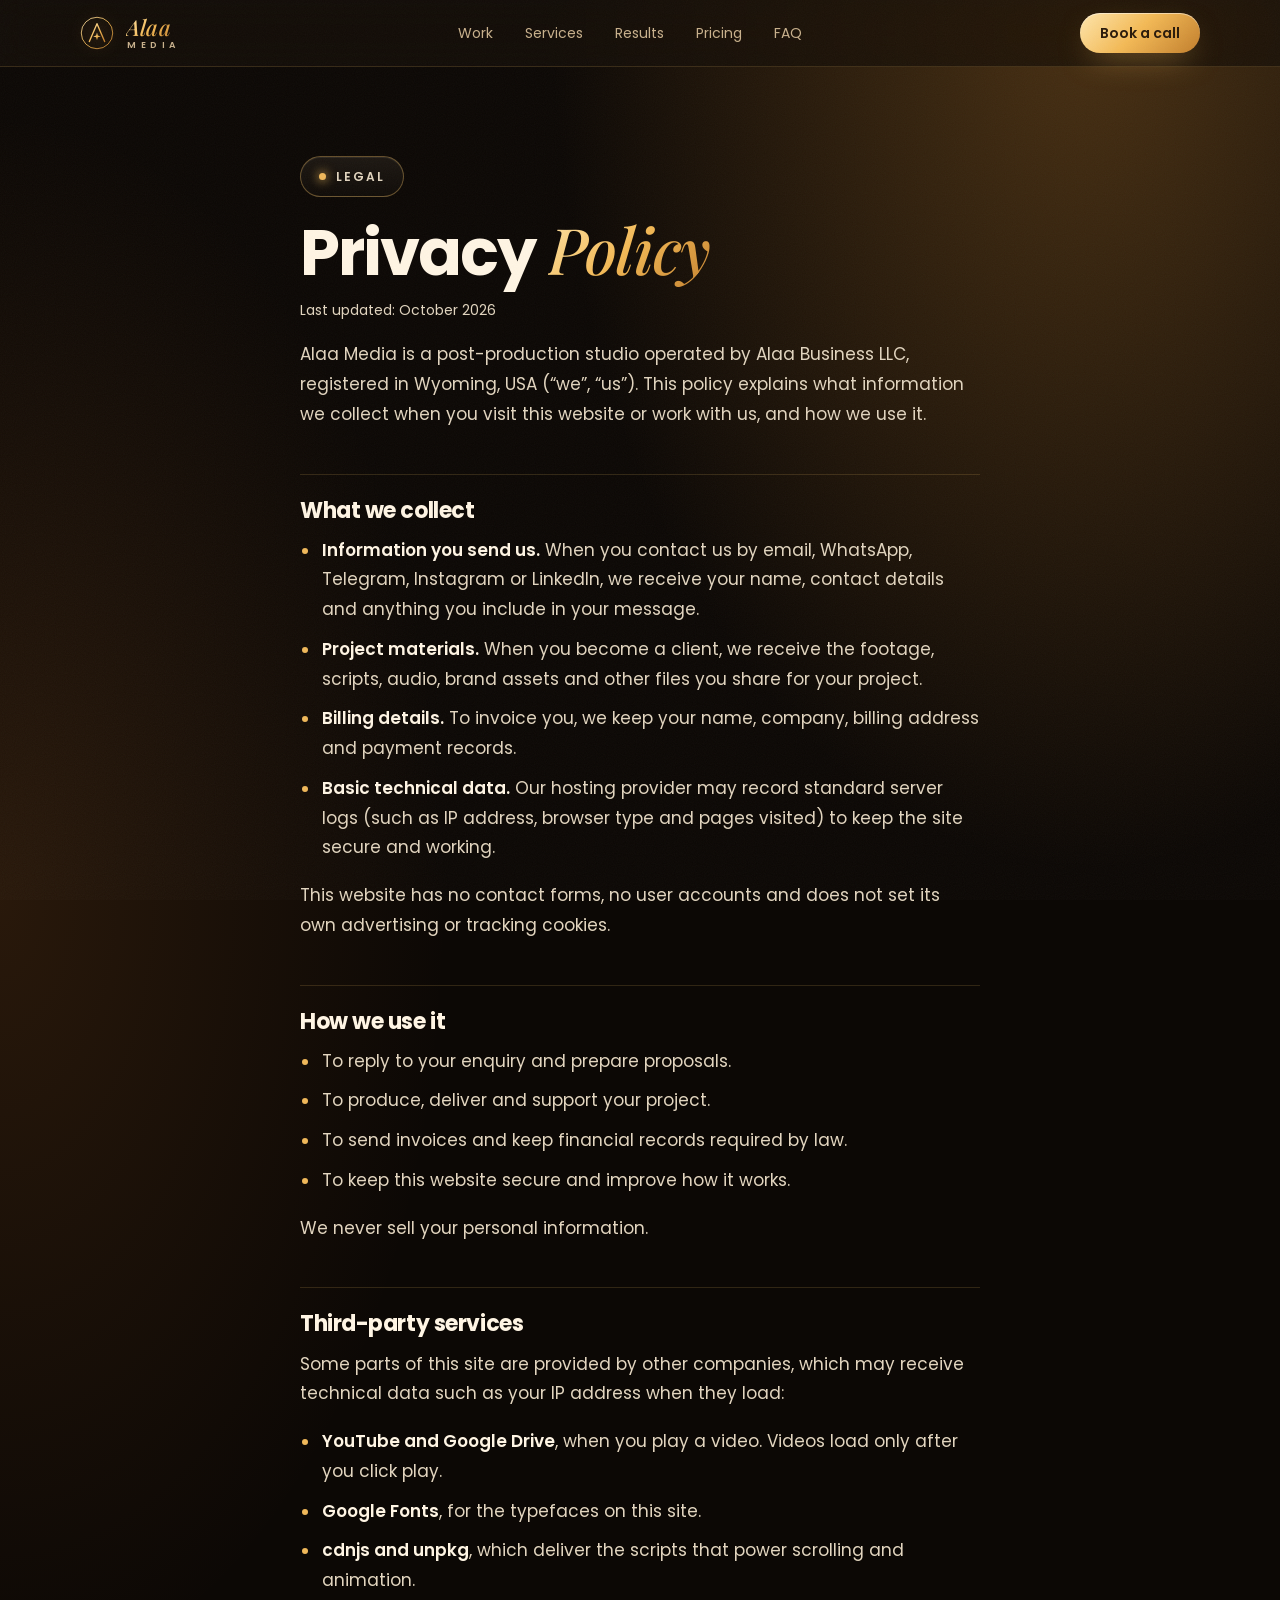
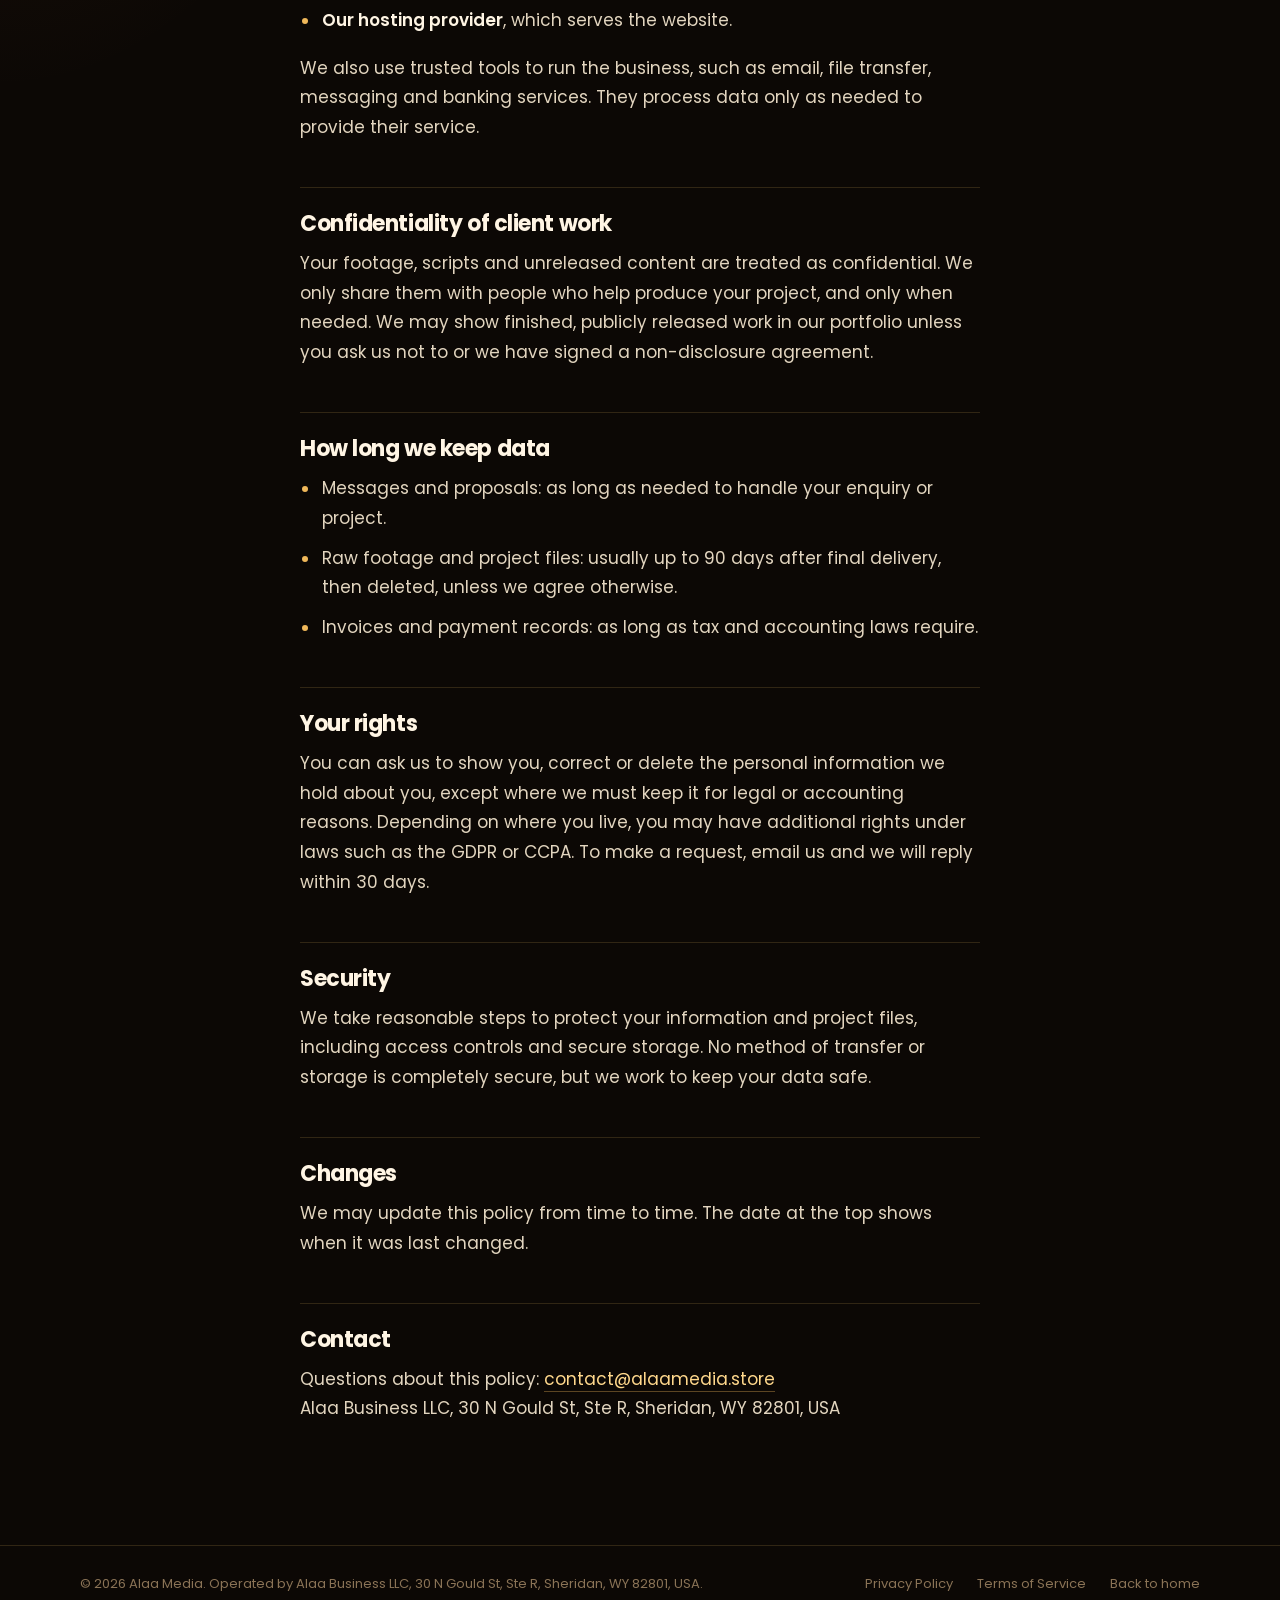
==== website/privacy.html @ d376d3b6 "Add Privacy Policy and Terms pages; Ads & VSLs tab first with vertical ads row Co-Authored-By: Claud" ====
<!doctype html>
<html lang="en">
<head>
  <meta charset="utf-8">
  <meta name="viewport" content="width=device-width, initial-scale=1">
  <title>Privacy Policy — Alaa Media</title>
  <meta name="description" content="How Alaa Media collects, uses and protects your information.">
  <meta property="og:title" content="Alaa Media — Edits that keep them watching">
  <meta property="og:description" content="Documentary editing, 3D, animated maps, motion graphics and sound design for YouTube creators and brands.">
  <meta property="og:image" content="assets/thumbs/N79q8bpAR9Q.webp">
  <meta name="theme-color" content="#0c0805">
  <link rel="icon" href="assets/logo.svg" type="image/svg+xml">
  <link rel="preconnect" href="https://fonts.googleapis.com">
  <link rel="preconnect" href="https://fonts.gstatic.com" crossorigin>
  <link href="https://fonts.googleapis.com/css2?family=Poppins:wght@400;500;600;700&family=Playfair+Display:ital,wght@1,500;1,600&display=swap" rel="stylesheet">
  <link rel="stylesheet" href="styles.css">
  
</head>
<body>
<header class="nav" id="top">
  <div class="nav__inner">
    <a href="index.html" class="brand" aria-label="Alaa Media home">
      <svg class="logo" viewBox="0 0 40 40" aria-hidden="true">
        <defs><linearGradient id="lg" x1="0" y1="0" x2="1" y2="1"><stop offset="0" stop-color="#ffe7ad"/><stop offset=".5" stop-color="#f3b955"/><stop offset="1" stop-color="#c27e2c"/></linearGradient></defs>
        <circle cx="20" cy="20" r="18.5" fill="none" stroke="url(#lg)" stroke-width="1"/>
        <path d="M11 30 L20 9 L29 30" fill="none" stroke="url(#lg)" stroke-width="1.6" stroke-linecap="round" stroke-linejoin="round"/>
        <path d="M20 19.5 L21 23 L24.5 24 L21 25 L20 28.5 L19 25 L15.5 24 L19 23Z" fill="url(#lg)"/>
      </svg>
      <span class="brand__word"><span class="brand__name">Alaa</span><span class="brand__sub">Media</span></span>
    </a>
    <nav class="nav__links" aria-label="Main">
      <a href="index.html#work">Work</a>
      <a href="index.html#services">Services</a>
            <a href="index.html#results">Results</a>
      <a href="index.html#pricing">Pricing</a>
      <a href="index.html#faq">FAQ</a>
    </nav>
    <a href="index.html#contact" class="btn btn--small btn--gold">Book a call</a>
  </div>
</header>

<main class="legal">
  <article class="legal__doc">
    <p class="pill"><span class="dot"></span>Legal</p>
    <h1>Privacy <em>Policy</em></h1>
    <p class="legal__date">Last updated: October 2026</p>

    <p>Alaa Media is a post-production studio operated by Alaa Business LLC, registered in Wyoming, USA (“we”, “us”). This policy explains what information we collect when you visit this website or work with us, and how we use it.</p>

    <h2>What we collect</h2>
    <ul>
      <li><b>Information you send us.</b> When you contact us by email, WhatsApp, Telegram, Instagram or LinkedIn, we receive your name, contact details and anything you include in your message.</li>
      <li><b>Project materials.</b> When you become a client, we receive the footage, scripts, audio, brand assets and other files you share for your project.</li>
      <li><b>Billing details.</b> To invoice you, we keep your name, company, billing address and payment records.</li>
      <li><b>Basic technical data.</b> Our hosting provider may record standard server logs (such as IP address, browser type and pages visited) to keep the site secure and working.</li>
    </ul>
    <p>This website has no contact forms, no user accounts and does not set its own advertising or tracking cookies.</p>

    <h2>How we use it</h2>
    <ul>
      <li>To reply to your enquiry and prepare proposals.</li>
      <li>To produce, deliver and support your project.</li>
      <li>To send invoices and keep financial records required by law.</li>
      <li>To keep this website secure and improve how it works.</li>
    </ul>
    <p>We never sell your personal information.</p>

    <h2>Third-party services</h2>
    <p>Some parts of this site are provided by other companies, which may receive technical data such as your IP address when they load:</p>
    <ul>
      <li><b>YouTube and Google Drive</b>, when you play a video. Videos load only after you click play.</li>
      <li><b>Google Fonts</b>, for the typefaces on this site.</li>
      <li><b>cdnjs and unpkg</b>, which deliver the scripts that power scrolling and animation.</li>
      <li><b>Our hosting provider</b>, which serves the website.</li>
    </ul>
    <p>We also use trusted tools to run the business, such as email, file transfer, messaging and banking services. They process data only as needed to provide their service.</p>

    <h2>Confidentiality of client work</h2>
    <p>Your footage, scripts and unreleased content are treated as confidential. We only share them with people who help produce your project, and only when needed. We may show finished, publicly released work in our portfolio unless you ask us not to or we have signed a non-disclosure agreement.</p>

    <h2>How long we keep data</h2>
    <ul>
      <li>Messages and proposals: as long as needed to handle your enquiry or project.</li>
      <li>Raw footage and project files: usually up to 90 days after final delivery, then deleted, unless we agree otherwise.</li>
      <li>Invoices and payment records: as long as tax and accounting laws require.</li>
    </ul>

    <h2>Your rights</h2>
    <p>You can ask us to show you, correct or delete the personal information we hold about you, except where we must keep it for legal or accounting reasons. Depending on where you live, you may have additional rights under laws such as the GDPR or CCPA. To make a request, email us and we will reply within 30 days.</p>

    <h2>Security</h2>
    <p>We take reasonable steps to protect your information and project files, including access controls and secure storage. No method of transfer or storage is completely secure, but we work to keep your data safe.</p>

    <h2>Changes</h2>
    <p>We may update this policy from time to time. The date at the top shows when it was last changed.</p>

    <h2>Contact</h2>
    <p>Questions about this policy: <a href="mailto:contact@alaamedia.store">contact@alaamedia.store</a><br>
    Alaa Business LLC, 30 N Gould St, Ste R, Sheridan, WY 82801, USA</p>

  </article>
</main>

<footer class="footer">
  <div class="footer__inner">
    <p>© <span id="year">2026</span> Alaa Media. Operated by Alaa Business LLC, 30 N Gould St, Ste R, Sheridan, WY 82801, USA.</p>
    <p class="footer__links"><a href="privacy.html">Privacy Policy</a><a href="terms.html">Terms of Service</a><a href="index.html">Back to home</a></p>
  </div>
</footer>
</body>
</html>
---- website/styles.css ----
/* =========================================================
   Alaa Media — styles
   Palette: espresso brown + cream + champagne gold.
   Change colors in :root.
   ========================================================= */
:root {
  color-scheme: dark;
  --bg: #0c0805;
  --bg-2: #17100a;
  --bg-3: #22180f;
  --line: rgba(240, 190, 100, .16);
  --line-2: rgba(240, 190, 100, .38);
  --text: #fff5e4;
  --muted: #c9b18c;
  --dim: #8a7356;
  --gold: #f0b85a;
  --gold-hi: #ffd88c;
  --gold-lo: #b67a2a;
  --gold-grad: linear-gradient(135deg, #ffe7ad 0%, #f3b955 48%, #c27e2c 100%);
  --paper: #f1dcae;
  --paper-2: #fbefd2;
  --ink: #2a1a10;
  --ink-muted: #6e5a45;
  --wine: #a3161b;
  --radius: 26px;
  --max: 1200px;
  --gutter: clamp(16px, 4vw, 40px);
  --sans: "Poppins", -apple-system, BlinkMacSystemFont, "Segoe UI", sans-serif;
  --serif: "Playfair Display", Georgia, serif;
  --ease: cubic-bezier(.2, .7, .1, 1);
}

*, *::before, *::after { box-sizing: border-box; }
html { -webkit-text-size-adjust: 100%; }
html.lenis, html.lenis body { height: auto; }
body {
  margin: 0;
  color: var(--text);
  font: 400 17px/1.6 var(--sans);
  -webkit-font-smoothing: antialiased;
  overflow-x: hidden;
  background:
    radial-gradient(70% 45% at 85% 0%, rgba(214, 140, 50, .30), transparent 60%),
    radial-gradient(50% 35% at 0% 28%, rgba(190, 110, 40, .16), transparent 70%),
    var(--bg);
  background-repeat: no-repeat;
}
/* soft film grain */
body::after {
  content: ""; position: fixed; inset: 0; pointer-events: none; z-index: 200; opacity: .04;
  background-image: url("data:image/svg+xml,%3Csvg xmlns='http://www.w3.org/2000/svg' width='160' height='160'%3E%3Cfilter id='n'%3E%3CfeTurbulence type='fractalNoise' baseFrequency='.9' numOctaves='2' stitchTiles='stitch'/%3E%3C/filter%3E%3Crect width='100%25' height='100%25' filter='url(%23n)'/%3E%3C/svg%3E");
}
::selection { background: rgba(240, 184, 90, .35); }
img, svg { display: block; max-width: 100%; }
a { color: inherit; text-decoration: none; }
button { font: inherit; color: inherit; background: none; border: 0; cursor: pointer; padding: 0; }
em {
  font-family: var(--serif); font-style: italic; font-weight: 500; letter-spacing: -.01em;
  background: var(--gold-grad); -webkit-background-clip: text; background-clip: text; color: transparent;
  padding: 0 .06em .04em 0;
}
h1, h2, h3 { margin: 0; font-weight: 700; letter-spacing: -.03em; line-height: 1.05; }
p { margin: 0; }
:focus-visible { outline: 2px solid var(--gold); outline-offset: 3px; border-radius: 8px; }
.muted { color: var(--muted); }

/* ---------- Pills & chips ---------- */
.pill {
  display: inline-flex; align-items: center; gap: 10px;
  padding: 9px 18px; border-radius: 999px; margin-bottom: 26px;
  font-size: 12px; font-weight: 600; letter-spacing: .16em; text-transform: uppercase;
  color: #e3d2b6; border: 1px solid var(--line-2);
  background: linear-gradient(180deg, rgba(255, 235, 200, .07), rgba(255, 235, 200, .02));
  box-shadow: inset 0 1px 0 rgba(255, 240, 210, .08);
}
.dot { width: 7px; height: 7px; border-radius: 50%; background: var(--gold); box-shadow: 0 0 10px 2px rgba(240, 184, 90, .55); animation: glow 2.4s ease-in-out infinite; }
@keyframes glow { 50% { opacity: .5; } }
.chips { display: flex; flex-wrap: wrap; gap: 10px; margin-top: 30px; }
.chips--center { justify-content: center; margin-top: 36px; }
.chip {
  display: inline-flex; align-items: center; gap: 8px;
  height: 46px; padding: 0 18px; border-radius: 14px;
  font-size: 15px; font-weight: 500; color: var(--text);
  border: 1px solid var(--line-2);
  background: linear-gradient(180deg, rgba(255, 235, 200, .06), rgba(255, 235, 200, .015));
}
.chip b { color: var(--gold); font-weight: 600; }
.chip__ico { color: var(--gold); }

.h2 { font-size: clamp(36px, 5.6vw, 68px); }
.lead { font-size: clamp(17px, 1.9vw, 21px); color: var(--muted); max-width: 620px; margin-top: 22px; line-height: 1.55; }

/* ---------- Buttons ---------- */
.btn {
  display: inline-flex; align-items: center; justify-content: center; gap: 10px;
  height: 54px; padding: 0 28px; border-radius: 999px;
  font-size: 15px; font-weight: 600; white-space: nowrap;
  transition: transform .5s var(--ease), box-shadow .5s var(--ease), background .3s, border-color .3s;
}
.btn:hover { transform: translateY(-2px); }
.btn--gold {
  background: var(--gold-grad); color: #2a1a0a;
  box-shadow: inset 0 1px 0 rgba(255,255,255,.5), 0 12px 32px -12px rgba(240, 184, 90, .6);
}
.btn--gold:hover { box-shadow: inset 0 1px 0 rgba(255,255,255,.55), 0 18px 44px -12px rgba(240, 184, 90, .8); }
.btn--glass {
  background: rgba(255, 235, 200, .05); color: var(--text);
  border: 1px solid var(--line-2);
  backdrop-filter: blur(12px); -webkit-backdrop-filter: blur(12px);
}
.btn--glass:hover { border-color: rgba(240, 184, 90, .6); background: rgba(255, 235, 200, .09); }
.btn--small { height: 40px; padding: 0 20px; font-size: 14px; }
.btn--block { width: 100%; }

/* ---------- Nav ---------- */
.nav {
  position: fixed; inset: 0 0 auto; z-index: 50;
  background: rgba(22, 16, 11, .72);
  backdrop-filter: saturate(150%) blur(20px); -webkit-backdrop-filter: saturate(150%) blur(20px);
  border-bottom: 1px solid var(--line);
}
.nav__inner { max-width: var(--max); margin: 0 auto; padding: 0 var(--gutter); height: 66px; display: flex; align-items: center; justify-content: space-between; gap: 24px; }
.brand { display: flex; align-items: center; gap: 12px; }
.logo { width: 34px; height: 34px; filter: drop-shadow(0 0 8px rgba(240,184,90,.35)); }
.brand__word { display: flex; flex-direction: column; line-height: 1; }
.brand__name { font-family: var(--serif); font-style: italic; font-weight: 500; font-size: 22px; letter-spacing: .01em; background: var(--gold-grad); -webkit-background-clip: text; background-clip: text; color: transparent; }
.brand__sub { font-size: 9px; font-weight: 600; letter-spacing: .5em; text-transform: uppercase; color: var(--muted); margin-top: 3px; padding-left: 1px; }
.brand__mark { width: 18px; height: 18px; fill: var(--gold); filter: drop-shadow(0 0 6px rgba(240,184,90,.6)); }
.nav__links { display: flex; gap: 32px; font-size: 14px; color: var(--muted); }
.nav__links a { transition: color .3s; }
.nav__links a:hover { color: var(--gold-hi); }
@media (max-width: 800px) { .nav__links { display: none; } }

/* ---------- Hero ---------- */
.hero {
  max-width: var(--max); margin: 0 auto;
  padding: calc(66px + clamp(48px, 8vh, 96px)) var(--gutter) clamp(32px, 4vw, 56px);
  display: grid; grid-template-columns: 1fr 1.08fr; gap: clamp(40px, 5vw, 80px); align-items: center;
}
.hero__title { font-size: clamp(48px, 6.6vw, 92px); line-height: 1.02; }
.hero__sub { font-size: clamp(17px, 1.8vw, 21px); color: var(--muted); max-width: 520px; margin-top: 26px; }
.hero__ctas { display: flex; flex-wrap: wrap; gap: 12px; margin-top: 30px; }
.hero__visual { position: relative; perspective: 1400px; }
.frame {
  position: relative; display: block; width: 100%; aspect-ratio: 16 / 9; overflow: hidden;
  border-radius: 24px; background: var(--bg-2);
  border: 1px solid var(--line-2);
  box-shadow: 0 0 0 6px rgba(240, 184, 90, .06), 0 50px 120px -40px rgba(0,0,0,.8), 0 0 80px -20px rgba(240, 184, 90, .35);
}
.frame--hero { transform: rotateY(-8deg) rotateX(3deg); transition: transform 1.2s var(--ease); will-change: transform; }
.hero__visual:hover .frame--hero { transform: rotateY(-3deg) rotateX(1deg); }
.frame img { width: 100%; height: 100%; object-fit: cover; transition: transform 1.4s var(--ease); }
.frame:hover img { transform: scale(1.03); }
.float {
  position: absolute; z-index: 2; display: inline-flex; align-items: center; gap: 8px;
  padding: 12px 18px; border-radius: 14px; font-size: 14px; font-weight: 500;
  background: rgba(22, 16, 11, .82); border: 1px solid var(--line-2);
  backdrop-filter: blur(14px); -webkit-backdrop-filter: blur(14px);
  box-shadow: 0 20px 40px -20px rgba(0,0,0,.7);
  animation: bob 6s ease-in-out infinite;
}
.float b { color: var(--gold); font-weight: 700; font-size: 18px; }
.float--a { left: -22px; bottom: -26px; }
.float--b { right: 18px; top: -20px; animation-delay: -3s; }
@keyframes bob { 50% { transform: translateY(-8px); } }
@media (max-width: 900px) {
  .hero { grid-template-columns: 1fr; padding-top: calc(66px + 48px); }
  .frame--hero { transform: none; }
  .float--a { left: 10px; bottom: -20px; }
}

.play {
  position: absolute; left: 50%; top: 50%; translate: -50% -50%;
  width: 78px; height: 78px; border-radius: 50%; display: grid; place-items: center;
  background: rgba(30, 20, 10, .4); backdrop-filter: blur(14px); -webkit-backdrop-filter: blur(14px);
  border: 1px solid rgba(246, 220, 164, .5); box-shadow: 0 0 40px rgba(240,184,90,.3);
  transition: transform .6s var(--ease), background .3s;
}
.play svg { width: 26px; fill: var(--gold-hi); }
.play svg path { transition: fill .4s; }
.play::after { content: ""; position: absolute; inset: -1px; border-radius: 50%; border: 1px solid var(--gold-hi); opacity: 0; pointer-events: none; }
.yt:hover .play { transform: scale(1.08); background: var(--gold-grad); border-color: transparent; box-shadow: 0 0 40px rgba(240,184,90,.55); }
.yt:hover .play svg { fill: #2a1a0a; }
.yt:hover .play::after { animation: ring 1.4s var(--ease) infinite; }
@keyframes ring { 0% { transform: scale(1); opacity: .8; } 100% { transform: scale(1.6); opacity: 0; } }

/* ---------- Clients marquee ---------- */
.clients { padding: clamp(40px, 5vw, 64px) 0 0; text-align: center; }
.clients__title { font-size: 12px; letter-spacing: .18em; text-transform: uppercase; color: var(--dim); margin-bottom: 26px; }
.marquee { overflow: hidden; mask-image: linear-gradient(90deg, transparent, #000 15%, #000 85%, transparent); -webkit-mask-image: linear-gradient(90deg, transparent, #000 15%, #000 85%, transparent); }
.marquee__track { display: flex; width: max-content; animation: marquee 70s linear infinite; }
.marquee__track span { padding: 0 clamp(28px, 4vw, 56px); font-family: var(--serif); font-style: italic; font-size: clamp(24px, 3.2vw, 38px); color: #9a7a4e; white-space: nowrap; }
@keyframes marquee { to { transform: translateX(-50%); } }

/* ---------- Statement ---------- */
.statement { max-width: 940px; margin: 0 auto; padding: clamp(56px, 7vw, 96px) var(--gutter); text-align: center; }
.statement__text { font-size: clamp(24px, 3.2vw, 40px); font-weight: 500; letter-spacing: -.02em; line-height: 1.3; text-wrap: balance; }
.statement__text .w { opacity: .28; }
.reduced .statement__text .w { opacity: 1; }
.statement__text em { background: none; }
.statement__text em .w { background: var(--gold-grad); -webkit-background-clip: text; background-clip: text; color: transparent; }

/* ---------- Sections ---------- */
.section { max-width: var(--max); margin: 0 auto; padding: clamp(56px, 7vw, 96px) var(--gutter); }
.section__head { margin-bottom: clamp(32px, 4vw, 52px); }
.section__head--split { display: grid; grid-template-columns: 1fr 1fr; gap: 24px 60px; align-items: end; }
.section__head--split .lead { margin: 0 0 6px; }
@media (max-width: 860px) { .section__head--split { grid-template-columns: 1fr; } }
.section--line { border-top: 0; position: relative; }
.section--line::before { content: ""; position: absolute; top: 0; left: var(--gutter); right: var(--gutter); height: 1px; background: linear-gradient(90deg, transparent, var(--line-2), transparent); }
.panel[hidden] { display: none !important; }

/* shared glass card surface */
.stat, .case, .tile, .plan, .quote {
  background: linear-gradient(180deg, rgba(255, 210, 140, .07), rgba(255, 210, 140, .015));
  border: 1px solid var(--line-2);
  box-shadow: inset 0 1px 0 rgba(255, 240, 210, .07), 0 30px 60px -40px rgba(0,0,0,.6);
}

/* ---------- Tabs ---------- */
.tabs {
  position: relative; display: inline-flex; padding: 5px; margin-bottom: 36px;
  border: 1px solid var(--line-2); border-radius: 999px; background: rgba(255,235,200,.04);
  max-width: 100%; overflow-x: auto; scrollbar-width: none;
}
.tabs button { position: relative; z-index: 1; height: 42px; padding: 0 22px; border-radius: 999px; font-size: 14px; font-weight: 500; color: var(--muted); white-space: nowrap; transition: color .3s; }
.tabs button[aria-selected="true"] { color: #2a1a0a; }
.tabs__pill { position: absolute; top: 5px; bottom: 5px; left: 0; width: 0; border-radius: 999px; background: var(--gold-grad); transition: transform .6s var(--ease), width .6s var(--ease); }

/* ---------- Work grid ---------- */
.vids { display: grid; grid-template-columns: repeat(2, 1fr); gap: 24px; }
.vids--shorts { grid-template-columns: repeat(4, 1fr); }
.vid--feature { grid-column: 1 / -1; }
.vid--feature .vid__media { aspect-ratio: 21 / 9; }
.vid--feature .play { opacity: 1; width: 74px; height: 74px; }
.vid__badge { position: absolute; z-index: 1; top: 16px; left: 16px; padding: 7px 14px; border-radius: 10px; font-size: 12px; font-weight: 600; letter-spacing: .12em; text-transform: uppercase; background: var(--gold-grad); color: #2a1a0a; }
@media (max-width: 860px) { .vids { grid-template-columns: 1fr; } .vids--shorts { grid-template-columns: repeat(2, 1fr); } .vid--feature .vid__media { aspect-ratio: 16 / 9; } }
.vid { display: block; text-align: left; width: 100%; }
.vid__media { position: relative; display: block; aspect-ratio: 16 / 9; border-radius: 22px; overflow: hidden; background: var(--bg-2); border: 1px solid var(--line-2); box-shadow: 0 0 0 5px rgba(240,184,90,.04), 0 40px 80px -50px rgba(0,0,0,.9); transition: border-color .5s, box-shadow .6s var(--ease); }
.vid:hover .vid__media { border-color: rgba(240,184,90,.6); box-shadow: 0 0 0 5px rgba(240,184,90,.07), 0 40px 90px -40px rgba(240,184,90,.35); }
.vids--shorts .vid__media { aspect-ratio: 9 / 16; }
.vid__media img { width: 100%; height: 100%; object-fit: cover; transition: transform 1.4s var(--ease); }
.vid:hover .vid__media img { transform: scale(1.05); }
.vid__meta { display: grid; gap: 6px; padding: 18px 4px 0; }
.vid__title { font-weight: 600; font-size: clamp(17px, 1.6vw, 19px); line-height: 1.35; letter-spacing: -.01em; }
.vid__tag { font-size: 12px; font-weight: 600; letter-spacing: .14em; text-transform: uppercase; color: var(--gold); }
.vid .play { z-index: 2; width: 58px; height: 58px; opacity: 0; transition: opacity .4s, transform .6s var(--ease); }
.vid:hover .play, .vid:focus-visible .play { opacity: 1; }
@media (hover: none) { .vid .play { opacity: 1; } }
.vid .play svg { width: 20px; }
.vid--feature .vid__title { font-family: var(--serif); font-style: italic; font-weight: 500; font-size: clamp(24px, 3vw, 36px); }

/* ---------- Capabilities gallery ---------- */
.gallery { display: grid; grid-template-columns: repeat(2, 1fr); gap: 22px; }
.shot { position: relative; margin: 0; overflow: hidden; border-radius: var(--radius); border: 1px solid var(--line-2); aspect-ratio: 16 / 10; background: var(--bg-2); box-shadow: 0 0 0 5px rgba(240,184,90,.04), 0 40px 80px -50px rgba(0,0,0,.8); }
.shot img { width: 100%; height: 100%; object-fit: cover; transition: transform 1.6s var(--ease); }
.shot:hover img { transform: scale(1.05); }
.shot::after { content: ""; position: absolute; inset: 0; background: linear-gradient(180deg, transparent 45%, rgba(12,8,5,.92)); pointer-events: none; }
.shot__cap { position: absolute; z-index: 1; left: 0; right: 0; bottom: 0; padding: clamp(20px, 2.6vw, 30px); display: grid; gap: 6px; }
.shot__cap b { font-size: clamp(20px, 2.2vw, 26px); font-weight: 600; letter-spacing: -.02em; }
.shot__cap span { color: #dcc8a6; font-size: 15px; max-width: 420px; }
@media (max-width: 760px) { .gallery { grid-template-columns: 1fr; } }

/* ---------- Maps ---------- */
.maps { display: grid; grid-template-columns: 1fr 1.25fr; gap: clamp(40px, 5vw, 80px); align-items: center; }
.maps__list { list-style: none; margin: 34px 0 0; padding: 0; display: grid; gap: 4px; }
.maps__list li { display: grid; gap: 2px; padding: 16px 0 16px 26px; border-top: 1px solid var(--line); position: relative; }
.maps__list li::before { content: ""; position: absolute; left: 2px; top: 25px; width: 8px; height: 8px; rotate: 45deg; background: var(--gold); box-shadow: 0 0 10px rgba(240,184,90,.6); }
.maps__list b { font-weight: 600; }
.maps__list span { color: var(--muted); font-size: 15px; }
.maps__visual { position: relative; margin: 0; }
.maps__frame {
  overflow: hidden; border-radius: 24px; aspect-ratio: 16 / 9;
  border: 1px solid var(--line-2);
  box-shadow: 0 0 0 6px rgba(240,184,90,.06), 0 60px 120px -50px rgba(0,0,0,.9), 0 0 90px -30px rgba(240,184,90,.4);
}
.maps__frame img { width: 100%; height: 100%; object-fit: cover; filter: sepia(.12) saturate(.95); animation: kenburns 24s ease-in-out infinite alternate; transform-origin: 45% 60%; }
@keyframes kenburns { from { transform: scale(1); } to { transform: scale(1.12) translate(-1.5%, -1%); } }
.float--map { left: 22px; bottom: -22px; }
@media (max-width: 900px) { .maps { grid-template-columns: 1fr; } .float--map { position: static; margin-top: 14px; animation: none; } }

/* ---------- Results ---------- */
.stats { display: grid; grid-template-columns: repeat(3, 1fr); gap: 20px; margin-bottom: 20px; }
.stat { border-radius: var(--radius); padding: 34px 32px; }
.stat__num { font-size: clamp(52px, 6.6vw, 82px); font-weight: 700; letter-spacing: -.05em; line-height: 1; background: linear-gradient(180deg, #fff1cf, #f0b85a); -webkit-background-clip: text; background-clip: text; color: transparent; }
.stat__label { color: var(--muted); margin-top: 16px; font-size: 15px; }
.case { border-radius: var(--radius); padding: clamp(24px, 3vw, 40px); }
.case__top { display: flex; align-items: flex-end; justify-content: space-between; gap: 14px 24px; margin-bottom: 30px; flex-wrap: wrap; }
.case__top h3 { font-size: clamp(18px, 2vw, 22px); letter-spacing: -.02em; line-height: 1.3; }
.case__top .muted { font-size: 14px; margin-top: 6px; }
.case__src { font-size: 14px; color: var(--gold); border-bottom: 1px solid rgba(240,184,90,.35); padding-bottom: 2px; }
.case__src:hover { color: var(--gold-hi); }
.graph { margin: 0; }
.chart { position: relative; height: clamp(230px, 28vw, 320px); touch-action: pan-y; cursor: crosshair; user-select: none; }
.chart svg { display: block; width: 100%; height: 100%; overflow: visible; }
.chart .grid line { stroke: rgba(240,184,90,.09); }
.chart .avg line { stroke: var(--gold-hi); stroke-opacity: .55; stroke-dasharray: 4 5; }
.chart .avg text { fill: var(--gold-hi); font: 600 11px var(--sans); letter-spacing: .08em; }
.chart .mark { opacity: 0; transition: opacity .6s; }
.chart.is-drawn .mark { opacity: 1; }
.chart .ylab, .chart .xlab { fill: var(--dim); font: 500 11px var(--sans); }
.chart .line { fill: none; stroke: var(--gold); stroke-width: 2.5; stroke-linejoin: round; stroke-linecap: round; filter: drop-shadow(0 0 8px rgba(240,184,90,.55)); }
.chart .mark circle { fill: var(--bg); stroke: var(--gold); stroke-width: 2; }
.chart .mark text { fill: var(--text); font: 600 13px var(--sans); paint-order: stroke; stroke: var(--bg-2); stroke-width: 4px; }
.chart .mark .sub { fill: var(--muted); font-weight: 400; }
.chart .scrub { opacity: 0; transition: opacity .2s; }
.chart.is-active .scrub { opacity: 1; }
.chart .scrub line { stroke: var(--gold-hi); stroke-width: 1; stroke-dasharray: 3 3; }
.chart .scrub circle { fill: var(--gold-hi); stroke: var(--bg); stroke-width: 3; }
.chart__tip { position: absolute; top: 0; pointer-events: none; padding: 8px 12px; border-radius: 10px; font-size: 13px; white-space: nowrap; background: rgba(12,8,5,.92); border: 1px solid var(--line-2); opacity: 0; transition: opacity .2s; translate: -50% 0; }
.chart__tip b { color: var(--gold-hi); }
.chart.is-active .chart__tip { opacity: 1; }
.chart__legend { display: flex; align-items: center; gap: 8px; margin-top: 16px; font-size: 13px; color: var(--muted); }
.chart__legend .key { width: 18px; height: 3px; border-radius: 2px; background: var(--gold); box-shadow: 0 0 8px rgba(240,184,90,.6); }
.case__kpis { display: grid; grid-template-columns: repeat(3, 1fr); gap: 16px; margin: 30px 0 0; padding-top: 26px; border-top: 1px solid var(--line); }
.case__kpis dt { font-size: 13px; color: var(--muted); }
.case__kpis dd { margin: 4px 0 0; font-size: clamp(24px, 3vw, 34px); font-weight: 700; letter-spacing: -.04em; color: var(--gold-hi); }
@media (max-width: 860px) { .stats { grid-template-columns: 1fr; } }
@media (max-width: 560px) { .case__kpis { grid-template-columns: 1fr 1fr; } }

/* ---------- Bento ---------- */
.bento { display: grid; grid-template-columns: repeat(3, 1fr); gap: 20px; grid-auto-flow: dense; }
.tile { position: relative; overflow: hidden; min-height: 300px; border-radius: var(--radius); padding: 32px; display: flex; flex-direction: column; justify-content: space-between; gap: 28px; transition: border-color .5s; }
.tile:hover { border-color: rgba(240,184,90,.5); }
.tile--wide { grid-column: span 2; }
.tile--tall { grid-row: span 2; }
.tile h3 { font-size: 24px; letter-spacing: -.02em; }
.tile p { color: var(--muted); margin-top: 10px; max-width: 440px; font-size: 15px; }
@media (max-width: 960px) { .bento { grid-template-columns: 1fr 1fr; } .tile--tall { grid-row: auto; } }
@media (max-width: 640px) { .bento { grid-template-columns: 1fr; } .tile--wide { grid-column: auto; } .tile { min-height: 260px; } }

.timeline { position: relative; display: flex; gap: 4px; height: 56px; }
.timeline span { width: var(--w); border-radius: 8px; background: linear-gradient(180deg, #3a2d20, #2a2017); border: 1px solid var(--line); }
.timeline span:nth-child(3) { background: linear-gradient(180deg, rgba(240,184,90,.6), rgba(176,138,74,.3)); border-color: rgba(240,184,90,.45); }
.timeline__head { position: absolute; top: -10px; bottom: -10px; width: 2px; background: var(--gold-hi); border-radius: 2px; box-shadow: 0 0 10px var(--gold); animation: scrub 6s linear infinite; }
@keyframes scrub { from { left: 0; } to { left: 100%; } }

.phone { align-self: center; width: 150px; aspect-ratio: 9 / 18; border-radius: 26px; border: 1px solid var(--line-2); background: #0f0a06; padding: 10px; position: relative; overflow: hidden; display: flex; flex-direction: column; justify-content: flex-end; gap: 6px; }
.phone::before { content: ""; position: absolute; inset: 0; background: radial-gradient(120% 70% at 50% 20%, rgba(240,184,90,.35), transparent 60%); animation: pulse 4s ease-in-out infinite; }
.phone span { position: relative; height: 10px; border-radius: 4px; background: rgba(248,238,220,.85); }
.phone span:nth-child(1) { width: 80%; background: var(--gold-grad); }
.phone span:nth-child(2) { width: 60%; }
.phone span:nth-child(3) { width: 40%; opacity: .5; }
@keyframes pulse { 50% { opacity: .5; } }

.orbit { position: relative; height: 110px; }
.orbit i { position: absolute; left: 50%; top: 50%; border-radius: 50%; border: 1px solid var(--line-2); translate: -50% -50%; animation: spin 12s linear infinite; }
.orbit i:nth-child(1) { width: 100px; height: 100px; }
.orbit i:nth-child(2) { width: 64px; height: 64px; animation-duration: 7s; animation-direction: reverse; }
.orbit i:nth-child(3) { width: 22px; height: 22px; background: var(--gold-grad); border: 0; animation: none; box-shadow: 0 0 24px rgba(240,184,90,.6); }
.orbit i:nth-child(1)::after, .orbit i:nth-child(2)::after { content: ""; position: absolute; top: -4px; left: 50%; width: 7px; height: 7px; border-radius: 50%; background: var(--gold-hi); }
@keyframes spin { to { rotate: 360deg; } }

.tile--map { flex-direction: row; align-items: center; }
.tile--map .tile__copy { flex: 1; align-self: flex-start; }
.map { position: relative; width: 58%; min-width: 240px; margin: -14px -14px -18px 0; aspect-ratio: 320 / 180; }
.map img, .map svg { position: absolute; inset: 0; width: 100%; height: 100%; }
.map svg { overflow: visible; }
.map__glow { fill: none; stroke: var(--gold); stroke-width: 5; stroke-linecap: round; opacity: 0; filter: blur(3px); }
.map__route { fill: none; stroke: var(--gold-hi); stroke-width: 1.3; stroke-linecap: round; stroke-dasharray: 1; stroke-dashoffset: 1; }
.map__pulse { fill: none; stroke: #fff4dc; stroke-width: 2.2; stroke-linecap: round; stroke-dasharray: .07 .93; stroke-dashoffset: 1; opacity: 0; }
.tile.in .map__route { animation: route-draw 1.6s cubic-bezier(.45,0,.2,1) forwards; animation-delay: calc(var(--d) * .6 + .3s); }
.tile.in .map__glow { animation: fade-in 1.2s ease forwards; animation-delay: calc(var(--d) * .6 + 1.2s); }
.tile.in .map__pulse { animation: route-pulse 2.8s linear infinite; animation-delay: calc(var(--d) * .6 + 1.9s); }
.map__pin { fill: var(--text); }
.map__pin--end { fill: var(--gold); animation: glow 2s ease-in-out infinite; }
.map__label { fill: var(--muted); font: 600 6px var(--sans); letter-spacing: .08em; text-transform: uppercase; }
@keyframes route-draw { to { stroke-dashoffset: 0; } }
@keyframes fade-in { to { opacity: .28; } }
@keyframes route-pulse { 0% { stroke-dashoffset: 1; opacity: 0; } 8% { opacity: 1; } 85% { opacity: 1; } 100% { stroke-dashoffset: 0; opacity: 0; } }
@media (max-width: 760px) { .tile--map { flex-direction: column; align-items: stretch; } .map { width: 100%; min-width: 0; margin: 0; } }

.wave { display: flex; align-items: center; gap: 5px; height: 70px; }
.wave i { flex: 1; height: 100%; border-radius: 4px; background: rgba(248,238,220,.75); animation: wave 1.4s ease-in-out infinite; }
.wave i:nth-child(odd) { animation-delay: -.4s; } .wave i:nth-child(3n) { animation-delay: -.8s; background: var(--gold); }
.wave i:nth-child(4n) { animation-delay: -.2s; } .wave i:nth-child(5n) { animation-delay: -1s; }
@keyframes wave { 0%, 100% { transform: scaleY(.15); } 50% { transform: scaleY(1); } }

.thumbs { position: relative; height: 110px; }
.thumbs span { position: absolute; width: 58%; aspect-ratio: 16/9; border-radius: 10px; border: 1px solid var(--line-2); left: 50%; bottom: 0; transition: transform .7s var(--ease); }
.thumbs span:nth-child(1) { background: linear-gradient(135deg, #46372a, #2a2017); transform: translateX(-90%) rotate(-8deg); }
.thumbs span:nth-child(2) { background: linear-gradient(135deg, #3a2d20, #221911); transform: translateX(-10%) rotate(8deg); }
.thumbs span:nth-child(3) { background: var(--gold-grad); transform: translateX(-50%); box-shadow: 0 10px 30px -10px rgba(240,184,90,.6); }
.tile:hover .thumbs span:nth-child(1) { transform: translateX(-105%) rotate(-12deg); }
.tile:hover .thumbs span:nth-child(2) { transform: translateX(5%) rotate(12deg); }

/* ---------- Process ---------- */
.steps { list-style: none; margin: 0; padding: 0; display: grid; grid-template-columns: repeat(4, 1fr); gap: 20px; }
.steps li { padding-top: 24px; border-top: 1px solid var(--line-2); }
.steps__n { font-family: var(--serif); font-style: italic; font-size: 30px; color: var(--gold); }
.steps h3 { font-size: 21px; margin: 12px 0 10px; letter-spacing: -.02em; }
.steps p { color: var(--muted); font-size: 15px; }
@media (max-width: 860px) { .steps { grid-template-columns: 1fr 1fr; gap: 36px 20px; } }
@media (max-width: 520px) { .steps { grid-template-columns: 1fr; } }

/* ---------- Pricing ---------- */
.plans { display: grid; grid-template-columns: repeat(3, 1fr); gap: 22px; align-items: stretch; padding-top: 14px; }
.plan { position: relative; display: flex; flex-direction: column; border-radius: var(--radius); padding: 38px 32px 32px; }
.plan__name { font-size: 13px; font-weight: 600; letter-spacing: .2em; text-transform: uppercase; color: var(--gold); }
.plan__desc { color: var(--muted); font-size: 15px; margin-top: 12px; min-height: 3.2em; }
.plans__note { text-align: center; color: var(--dim); font-size: 14px; margin-top: 24px; }
.plan__sub { color: var(--gold); font-size: 13px; font-weight: 500; margin-top: 6px; }
.offer { display: flex; align-items: center; gap: 12px; flex-wrap: wrap; padding: 16px 22px; margin: 0 0 28px; border-radius: 16px; font-size: 15px; color: var(--text); border: 1px solid rgba(240,184,90,.45); background: linear-gradient(90deg, rgba(240,184,90,.14), rgba(240,184,90,.03)); }
.offer b { color: var(--gold-hi); font-weight: 600; }
.addons { margin-top: 28px; padding: 28px 32px; border-radius: var(--radius); border: 1px solid var(--line-2); background: linear-gradient(180deg, rgba(255,210,140,.05), rgba(255,210,140,.01)); }
.addons__title { font-size: 13px; font-weight: 600; letter-spacing: .2em; text-transform: uppercase; color: var(--gold); margin-bottom: 10px; }
.addons ul { list-style: none; margin: 0; padding: 0; display: grid; grid-template-columns: 1fr 1fr; column-gap: 48px; }
.addons li { display: flex; justify-content: space-between; gap: 16px; padding: 13px 0; border-bottom: 1px dashed var(--line); font-size: 15px; }
.addons li span { color: #e8dcc6; }
.addons li b { font-weight: 600; color: var(--gold-hi); font-variant-numeric: tabular-nums; white-space: nowrap; }
@media (max-width: 760px) { .addons ul { grid-template-columns: 1fr; } .addons { padding: 22px; } }
.plan__price { font-size: 46px; font-weight: 700; letter-spacing: -.04em; line-height: 1.1; margin-top: 22px; }
.plan__from { display: block; font-size: 12px; font-weight: 500; color: var(--dim); letter-spacing: .14em; text-transform: uppercase; margin-bottom: 6px; }
.plan__price small { font-size: 14px; font-weight: 500; color: var(--muted); letter-spacing: 0; margin-left: 8px; }
.plan__big { font-size: 84px; font-weight: 700; letter-spacing: -.05em; line-height: 1; margin-top: 16px; }
.plan__big small { font-size: 22px; font-weight: 600; color: #cdb998; letter-spacing: -.01em; margin-left: 6px; }
.plan__price--sm { font-size: 26px; color: var(--gold); margin-top: 10px; }
.plan ul { list-style: none; margin: 20px 0 28px; padding: 20px 0 0; border-top: 1px solid var(--line); flex: 1; }
.plan li { padding: 7px 0 7px 22px; font-size: 16px; position: relative; color: #e8dcc6; }
.plan li::before { content: ""; position: absolute; left: 2px; top: 17px; width: 7px; height: 7px; border-radius: 50%; background: var(--gold); }
.plan--featured {
  background: radial-gradient(100% 60% at 50% 0%, rgba(240,184,90,.16), transparent 70%), linear-gradient(180deg, rgba(255,232,195,.08), rgba(255,232,195,.02));
  border-color: rgba(246, 220, 164, .75);
  box-shadow: 0 0 0 1px rgba(246,220,164,.15), 0 0 60px -10px rgba(240,184,90,.35), inset 0 1px 0 rgba(255,240,210,.1);
}
.plan__tag { position: absolute; top: -15px; left: 50%; translate: -50% 0; white-space: nowrap; font-size: 12px; font-weight: 700; letter-spacing: .14em; text-transform: uppercase; padding: 7px 16px; border-radius: 10px; background: var(--gold-grad); color: #2a1a0a; }
@media (max-width: 900px) { .plans { grid-template-columns: 1fr; max-width: 520px; gap: 30px; } }

/* ---------- Testimonials ---------- */
.quotes { display: grid; grid-template-columns: repeat(2, 1fr); gap: 22px; }
.quote { margin: 0; border-radius: var(--radius); padding: 40px; display: flex; flex-direction: column; justify-content: space-between; gap: 30px; }
.quote::before { content: "★★★★★"; color: var(--gold); letter-spacing: .3em; font-size: 13px; }
.quote blockquote { margin: 0; font-family: var(--serif); font-style: italic; font-size: clamp(22px, 2.4vw, 29px); line-height: 1.35; }
.quote figcaption { display: flex; align-items: center; gap: 14px; }
.quote img { width: 46px; height: 46px; border-radius: 50%; object-fit: cover; border: 1px solid var(--line-2); }
.quote figcaption span { display: flex; flex-direction: column; font-size: 14px; color: var(--muted); }
.quote figcaption b { color: var(--text); font-size: 16px; font-weight: 600; }
@media (max-width: 860px) { .quotes { grid-template-columns: 1fr; } .quote { padding: 30px; } }

/* ---------- About ---------- */
.about { display: grid; grid-template-columns: 5fr 6fr; gap: clamp(36px, 6vw, 90px); align-items: center; }
.about__img { position: relative; border-radius: var(--radius); overflow: hidden; aspect-ratio: 4 / 5; background: var(--bg-2); border: 1px solid var(--line-2); box-shadow: 0 0 0 6px rgba(240,184,90,.05); }
.about__img img { width: 100%; height: 100%; object-fit: cover; object-position: 50% 30%; }
.about__img::after { content: ""; position: absolute; inset: 0; background: linear-gradient(180deg, transparent 55%, rgba(22,16,11,.6)); }
.about__copy .muted { margin-top: 18px; max-width: 560px; }
.about__nums { display: grid; grid-template-columns: repeat(3, 1fr); gap: 16px; margin-top: 40px; padding-top: 28px; border-top: 1px solid var(--line); }
.about__nums b { display: block; font-size: 38px; font-weight: 700; letter-spacing: -.04em; color: var(--gold-hi); }
.about__nums span { font-size: 14px; color: var(--muted); }
@media (max-width: 860px) { .about { grid-template-columns: 1fr; } .about__img { max-width: 440px; } }

/* ---------- FAQ ---------- */
.faq { max-width: 860px; }
.faq details { border-bottom: 1px solid var(--line); }
.faq summary { list-style: none; cursor: pointer; padding: 26px 40px 26px 0; position: relative; font-size: clamp(17px, 2vw, 21px); font-weight: 500; transition: color .3s; }
.faq summary:hover { color: var(--gold-hi); }
.faq summary::-webkit-details-marker { display: none; }
.faq summary::after { content: "+"; position: absolute; right: 4px; top: 50%; translate: 0 -50%; font-size: 26px; font-weight: 300; color: var(--gold); transition: rotate .5s var(--ease); }
.faq details[open] summary::after { rotate: 45deg; }
.faq details p { color: var(--muted); padding: 0 40px 26px 0; max-width: 700px; }

/* ---------- CTA ---------- */
.cta { text-align: center; padding: clamp(72px, 10vw, 130px) var(--gutter); background: radial-gradient(55% 60% at 50% 100%, rgba(240,184,90,.2), transparent 70%); position: relative; }
.cta::before { content: ""; position: absolute; top: 0; left: max(var(--gutter), calc((100% - var(--max)) / 2 + var(--gutter))); right: max(var(--gutter), calc((100% - var(--max)) / 2 + var(--gutter))); height: 1px; background: linear-gradient(90deg, transparent, var(--line-2), transparent); }
.cta__title { font-size: clamp(38px, 6.4vw, 84px); max-width: 1000px; margin: 0 auto; }
.cta .hero__ctas { justify-content: center; margin-top: 40px; }
.socials { display: flex; justify-content: center; gap: 28px; margin-top: 36px; font-size: 14px; color: var(--muted); }
.socials a { transition: color .3s; }
.socials a:hover { color: var(--gold-hi); }

/* ---------- Footer ---------- */
.footer { border-top: 1px solid var(--line); }
.footer__inner { max-width: var(--max); margin: 0 auto; padding: 28px var(--gutter); display: flex; justify-content: space-between; gap: 20px; font-size: 13px; color: var(--dim); flex-wrap: wrap; }
.footer a:hover { color: var(--gold-hi); }

/* ---------- Lightbox ---------- */
.lightbox { position: fixed; inset: 0; z-index: 100; background: rgba(12, 8, 5, .92); backdrop-filter: blur(10px); -webkit-backdrop-filter: blur(10px); display: grid; place-items: center; padding: var(--gutter); }
.lightbox[hidden] { display: none; }
.lightbox__frame { width: min(1200px, 100%); aspect-ratio: 16 / 9; border-radius: 18px; overflow: hidden; background: #000; border: 1px solid var(--line-2); }
.lightbox__frame.is-short { width: auto; height: min(86vh, 900px); aspect-ratio: 9 / 16; }
.lightbox__frame iframe { width: 100%; height: 100%; border: 0; }
.lightbox__close { position: absolute; top: 20px; right: 24px; width: 44px; height: 44px; border-radius: 50%; background: rgba(255,235,200,.1); border: 1px solid var(--line-2); font-size: 16px; }

/* ---------- Reveal (only when JS is on) ---------- */
.js .reveal { opacity: 0; transform: translateY(28px); filter: blur(6px); }
.js .reveal.in { opacity: 1; transform: none; filter: none; transition: opacity 1.1s var(--ease), transform 1.1s var(--ease), filter 1.1s var(--ease); }
.js .hero__visual.reveal { transform: translateY(40px) scale(.97); }
.js .hero__visual.reveal.in { transform: none; }

@media (prefers-reduced-motion: reduce) {
  .map__route { stroke-dashoffset: 0; }
  .map__glow { opacity: .28; }
  *, *::before, *::after { animation: none !important; transition: none !important; }
  .js .reveal { opacity: 1; transform: none; filter: none; }
  .statement__text .w { opacity: 1 !important; }
}

/* ---------- Who I work with ---------- */
.section--tight { padding-top: clamp(24px, 3vw, 40px); }
.who { display: grid; grid-template-columns: repeat(3, 1fr); gap: 1px; border-radius: var(--radius); overflow: hidden; border: 1px solid var(--line-2); background: var(--line); }
.who__item { background: var(--bg); padding: 28px 28px 30px; display: grid; gap: 8px; align-content: start; transition: background .5s; }
.who__item:hover { background: linear-gradient(180deg, rgba(240,184,90,.08), rgba(240,184,90,.02)), var(--bg); }
.who__ico { color: var(--gold); font-size: 12px; text-shadow: 0 0 10px rgba(240,184,90,.6); }
.who__item h3 { font-size: 19px; letter-spacing: -.02em; }
.who__item p { color: var(--muted); font-size: 15px; }
@media (max-width: 900px) { .who { grid-template-columns: 1fr 1fr; } }
@media (max-width: 560px) { .who { grid-template-columns: 1fr; } }

/* ---------- Brand films: film strip ---------- */
.filmstrip { position: relative; height: 96px; align-self: stretch; overflow: hidden; -webkit-mask-image: linear-gradient(90deg, transparent, #000 18%, #000 82%, transparent); mask-image: linear-gradient(90deg, transparent, #000 18%, #000 82%, transparent); }
.filmstrip__track { display: flex; width: max-content; height: 100%; animation: strip 14s linear infinite; }
.filmstrip__frames { display: flex; gap: 6px; height: 100%; padding: 0 3px; align-items: center; position: relative;
  background:
    radial-gradient(circle, rgba(240,184,90,.4) 1.8px, transparent 2.4px) 0 3px / 12px 10px repeat-x,
    radial-gradient(circle, rgba(240,184,90,.4) 1.8px, transparent 2.4px) 0 calc(100% - 3px) / 12px 10px repeat-x,
    linear-gradient(180deg, #120c07, #0d0905); }
.filmstrip__frames::before { content: ""; position: absolute; inset: 0; border-top: 1px solid var(--line-2); border-bottom: 1px solid var(--line-2); pointer-events: none; }
.filmstrip__frames i { width: 82px; height: 58px; border-radius: 6px; border: 1px solid var(--line); background: linear-gradient(135deg, #3a2c1f, #1d150e); }
.filmstrip__frames i:nth-child(3n+1) { background: linear-gradient(135deg, rgba(240,184,90,.55), rgba(194,126,44,.25)); border-color: rgba(240,184,90,.4); }
.filmstrip__frames i:nth-child(4n+2) { background: linear-gradient(160deg, #4a3826, #22180f); }
.filmstrip__gate { position: absolute; left: 50%; top: 50%; width: 96px; height: 68px; translate: -50% -50%; border: 1.5px solid var(--gold-hi); border-radius: 9px; box-shadow: 0 0 22px rgba(240,184,90,.45), inset 0 0 18px rgba(240,184,90,.18); }
@keyframes strip { to { transform: translateX(-50%); } }

/* ---------- Socials ---------- */
.socials a { display: inline-flex; align-items: center; gap: 8px; }
.socials svg, .btn svg { width: 18px; height: 18px; flex: none; }
.socials svg { color: var(--gold); }

/* ---------- Work: placeholder slots ---------- */
.vid--placeholder .vid__media { display: grid; place-items: center; align-content: center; gap: 14px; border-style: dashed; border-color: rgba(240,184,90,.35); background: radial-gradient(70% 60% at 50% 40%, rgba(240,184,90,.1), transparent 70%), var(--bg-2); box-shadow: none; }
.vid--placeholder .vid__plus { width: 54px; height: 54px; border-radius: 50%; display: grid; place-items: center; color: var(--gold-hi); border: 1px solid var(--line-2); transition: transform .6s var(--ease), background .3s; }
.vid__plus svg { width: 22px; height: 22px; fill: none; stroke: currentColor; stroke-width: 1.6; stroke-linecap: round; }
.vid--placeholder:hover .vid__plus { transform: scale(1.08) rotate(90deg); background: rgba(240,184,90,.12); }
.vid--placeholder .vid__title { color: var(--muted); }
.vids--shorts .vid__title { font-size: 16px; }
.vids--shorts .vid__meta { padding-top: 14px; }

/* ---------- Footer links ---------- */
.footer__links { display: flex; flex-wrap: wrap; gap: 8px 24px; }

/* ---------- Legal pages ---------- */
.legal { max-width: 760px; margin: 0 auto; padding: calc(66px + clamp(48px, 7vw, 90px)) var(--gutter) clamp(64px, 8vw, 110px); }
.legal h1 { font-size: clamp(40px, 6vw, 64px); margin-bottom: 12px; }
.legal__date { color: var(--dim); font-size: 14px; margin-bottom: 36px; }
.legal__doc > p, .legal__doc li { color: #e2d5bf; line-height: 1.75; }
.legal__doc > p { margin: 0 0 18px; }
.legal h2 { font-size: 22px; letter-spacing: -.02em; margin: 44px 0 14px; padding-top: 24px; border-top: 1px solid var(--line); }
.legal ul { margin: 0 0 18px; padding-left: 0; list-style: none; display: grid; gap: 10px; }
.legal li { position: relative; padding-left: 22px; }
.legal li::before { content: ""; position: absolute; left: 2px; top: 12px; width: 6px; height: 6px; border-radius: 50%; background: var(--gold); }
.legal b { color: var(--text); font-weight: 600; }
.legal a { color: var(--gold-hi); border-bottom: 1px solid rgba(240,184,90,.35); }

.vids__label { margin: 44px 0 18px; font-size: 12px; font-weight: 600; letter-spacing: .18em; text-transform: uppercase; color: var(--gold); display: flex; align-items: center; gap: 14px; }
.vids__label::after { content: ""; flex: 1; height: 1px; background: linear-gradient(90deg, var(--line-2), transparent); }
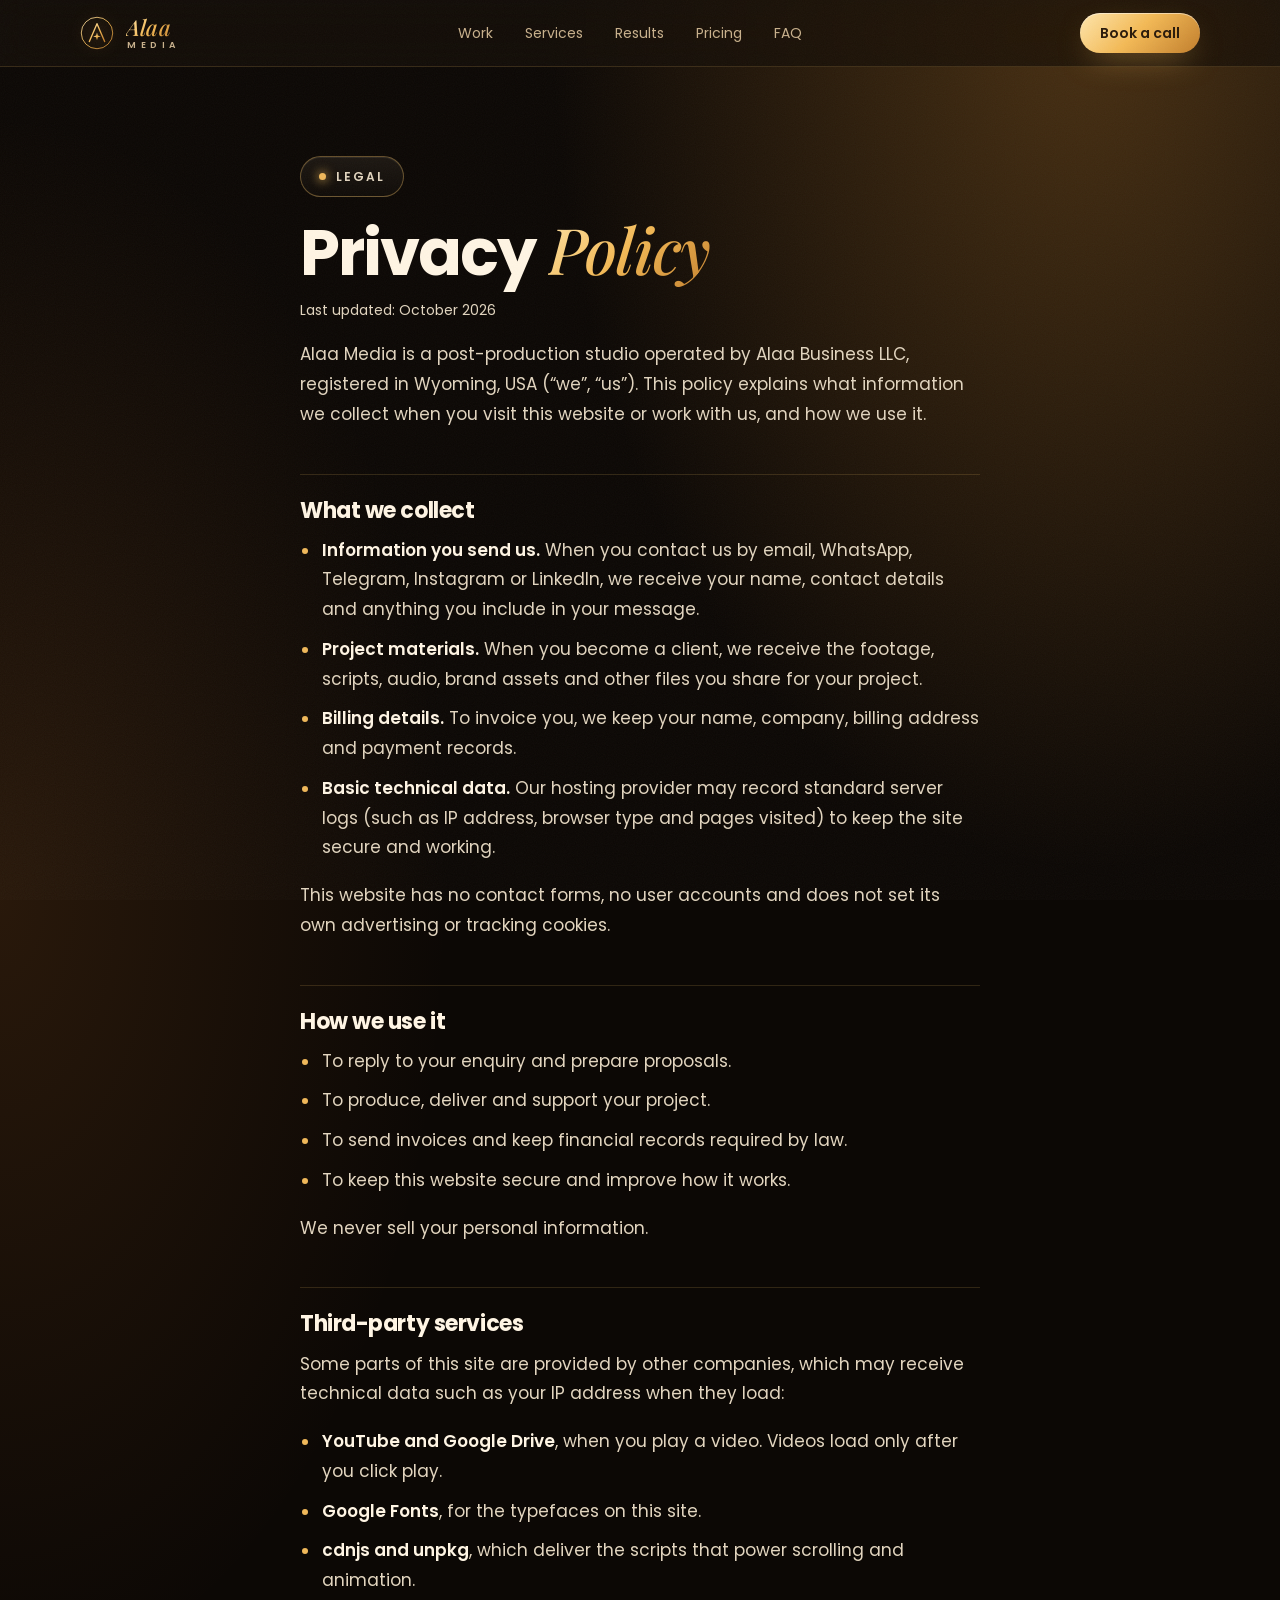
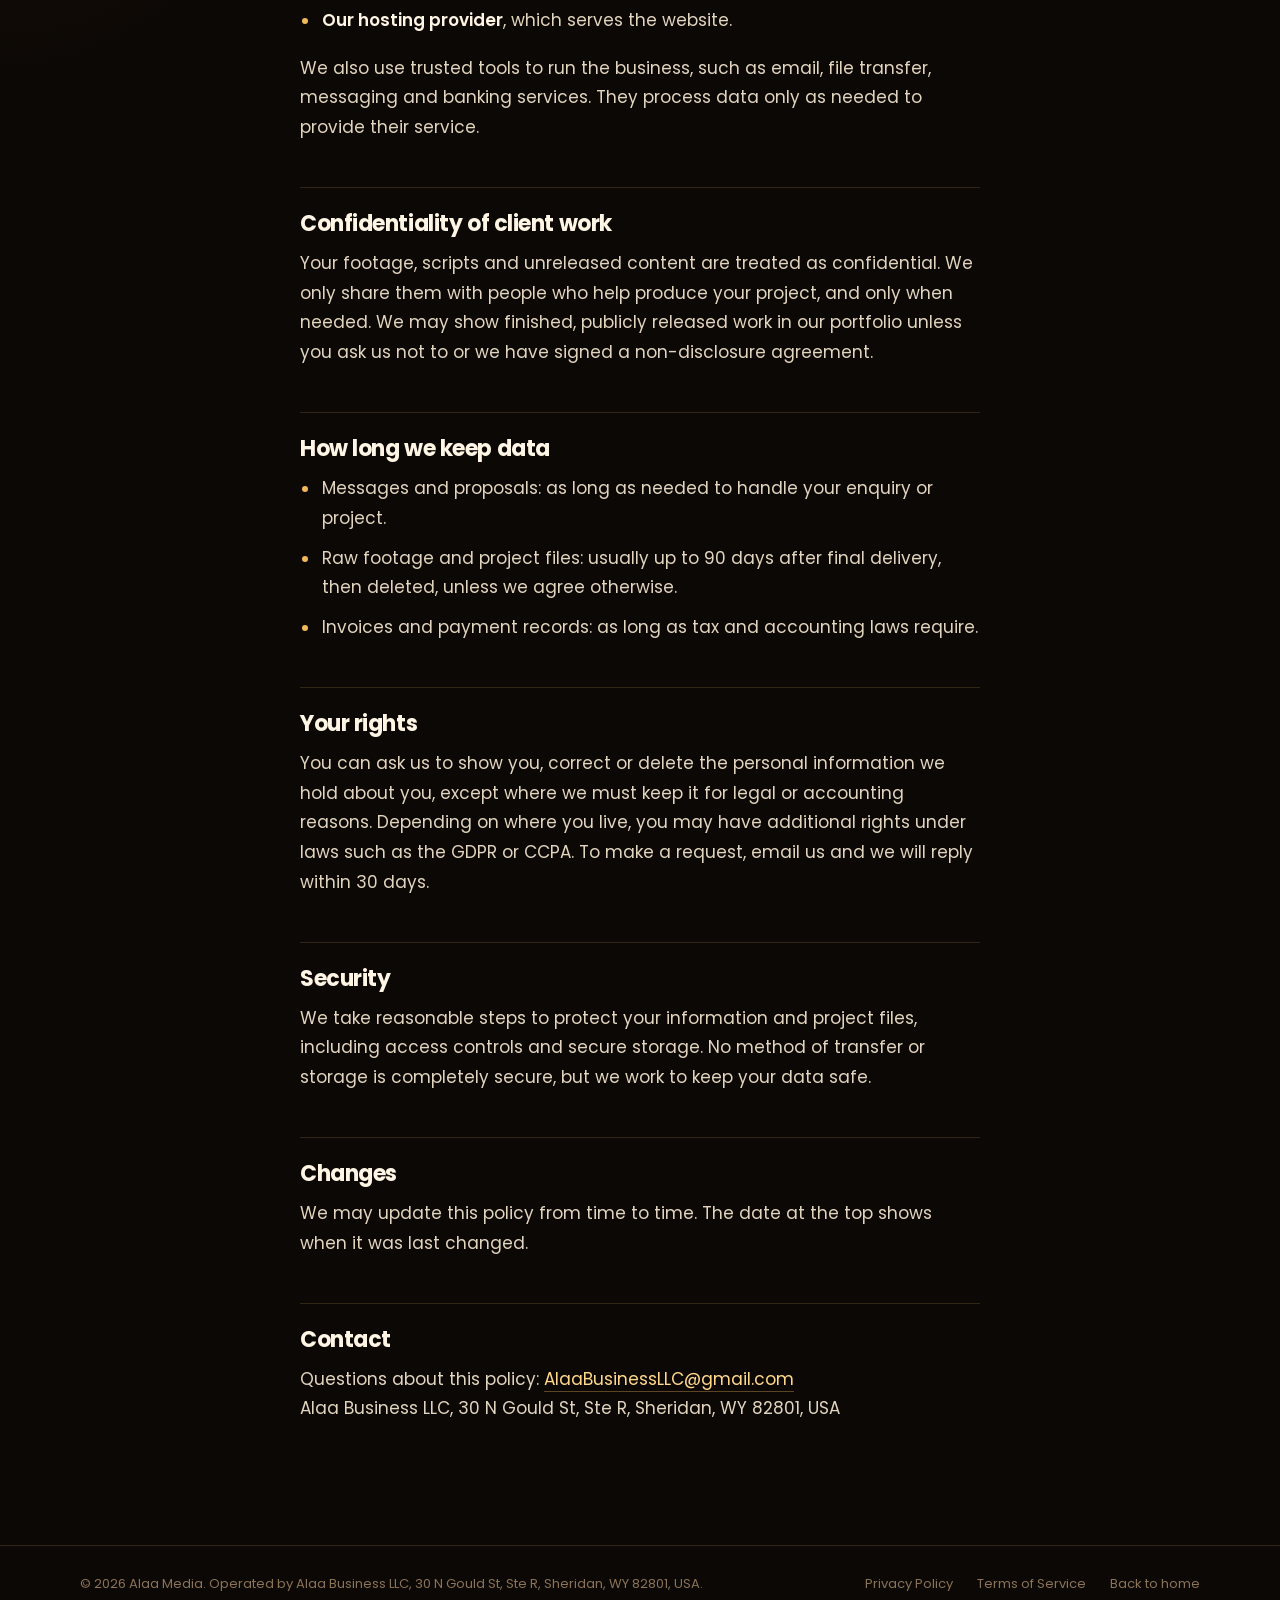
==== commit 0f455a76: "Change contact email to AlaaBusinessLLC@gmail.com Co-Authored-By: Claude Opus 5.5 <noreply@anthropic" ====
--- a/website/privacy.html
+++ b/website/privacy.html
@@ -35,7 +35,7 @@
       <a href="index.html#pricing">Pricing</a>
       <a href="index.html#faq">FAQ</a>
     </nav>
-    <a href="index.html#contact" class="btn btn--small btn--gold">Book a call</a>
+    <div class="nav__actions"><a href="index.html#contact" class="btn btn--small btn--gold">Book a call</a><button class="nav__toggle" aria-label="Open menu" aria-expanded="false"><span></span><span></span></button></div>
   </div>
 </header>
 
@@ -95,7 +95,7 @@
     <p>We may update this policy from time to time. The date at the top shows when it was last changed.</p>
 
     <h2>Contact</h2>
-    <p>Questions about this policy: <a href="mailto:contact@alaamedia.store">contact@alaamedia.store</a><br>
+    <p>Questions about this policy: <a href="mailto:AlaaBusinessLLC@gmail.com">AlaaBusinessLLC@gmail.com</a><br>
     Alaa Business LLC, 30 N Gould St, Ste R, Sheridan, WY 82801, USA</p>
 
   </article>
@@ -107,5 +107,9 @@
     <p class="footer__links"><a href="privacy.html">Privacy Policy</a><a href="terms.html">Terms of Service</a><a href="index.html">Back to home</a></p>
   </div>
 </footer>
+<script>
+(function(){var n=document.querySelector('.nav'),t=document.querySelector('.nav__toggle');if(!t)return;
+t.addEventListener('click',function(){var o=!n.classList.contains('is-open');n.classList.toggle('is-open',o);t.setAttribute('aria-expanded',o);});})();
+</script>
 </body>
 </html>
--- a/website/styles.css
+++ b/website/styles.css
@@ -179,10 +179,11 @@
 .play svg { width: 26px; fill: var(--gold-hi); }
 .play svg path { transition: fill .4s; }
 .play::after { content: ""; position: absolute; inset: -1px; border-radius: 50%; border: 1px solid var(--gold-hi); opacity: 0; pointer-events: none; }
-.yt:hover .play { transform: scale(1.08); background: var(--gold-grad); border-color: transparent; box-shadow: 0 0 40px rgba(240,184,90,.55); }
-.yt:hover .play svg { fill: #2a1a0a; }
+.yt:hover .play { transform: scale(1.08); background: var(--gold-grad) border-box; border-color: transparent; box-shadow: 0 0 40px rgba(240,184,90,.55); }
 .yt:hover .play::after { animation: ring 1.4s var(--ease) infinite; }
 @keyframes ring { 0% { transform: scale(1); opacity: .8; } 100% { transform: scale(1.6); opacity: 0; } }
+.yt:hover .play svg { fill: #2a1a0a; }
+
 
 /* ---------- Clients marquee ---------- */
 .clients { padding: clamp(40px, 5vw, 64px) 0 0; text-align: center; }
@@ -552,3 +553,98 @@
 
 .vids__label { margin: 44px 0 18px; font-size: 12px; font-weight: 600; letter-spacing: .18em; text-transform: uppercase; color: var(--gold); display: flex; align-items: center; gap: 14px; }
 .vids__label::after { content: ""; flex: 1; height: 1px; background: linear-gradient(90deg, var(--line-2), transparent); }
+
+/* ---------- Animation reel (looping video) ---------- */
+.reel { grid-column: 1 / -1; margin: 0; }
+.reel__frame { position: relative; aspect-ratio: 16 / 9; border-radius: 22px; overflow: hidden; border: 1px solid var(--line-2); background: #000; box-shadow: 0 0 0 5px rgba(240,184,90,.05), 0 50px 100px -50px rgba(240,184,90,.35); }
+.reel__frame video { width: 100%; height: 100%; object-fit: cover; display: block; }
+.reel__live { position: absolute; top: 16px; left: 16px; display: inline-flex; align-items: center; gap: 8px; padding: 8px 14px; border-radius: 10px; font-size: 12px; font-weight: 600; letter-spacing: .12em; text-transform: uppercase; background: rgba(12,8,5,.7); border: 1px solid var(--line-2); backdrop-filter: blur(10px); -webkit-backdrop-filter: blur(10px); }
+.reel__live b { width: 7px; height: 7px; border-radius: 50%; background: var(--gold); box-shadow: 0 0 8px var(--gold); animation: glow 1.4s ease-in-out infinite; }
+
+/* ---------- Looping cards (video or GIF) ---------- */
+.vid__media video { width: 100%; height: 100%; object-fit: cover; display: block; }
+.vid--loop { margin: 0; }
+.vid--loop .vid__media::before { content: ""; position: absolute; z-index: 1; top: 14px; left: 14px; width: 7px; height: 7px; border-radius: 50%; background: var(--gold); box-shadow: 0 0 8px var(--gold); animation: glow 1.4s ease-in-out infinite; }
+
+.plan__tag--quiet { background: linear-gradient(rgba(240,184,90,.14), rgba(240,184,90,.14)), #17100a; color: var(--gold-hi); border: 1px solid rgba(240,184,90,.45); }
+
+/* =========================================================
+   Mobile
+   ========================================================= */
+.nav__actions { display: flex; align-items: center; gap: 10px; }
+.nav__toggle { display: none; width: 42px; height: 42px; border-radius: 50%; border: 1px solid var(--line-2); position: relative; }
+.nav__toggle span { position: absolute; left: 12px; right: 12px; height: 1.6px; border-radius: 2px; background: var(--gold-hi); transition: transform .4s var(--ease), top .4s var(--ease); }
+.nav__toggle span:nth-child(1) { top: 16px; }
+.nav__toggle span:nth-child(2) { top: 24px; }
+.nav.is-open .nav__toggle span:nth-child(1) { top: 20px; transform: rotate(45deg); }
+.nav.is-open .nav__toggle span:nth-child(2) { top: 20px; transform: rotate(-45deg); }
+
+@media (max-width: 800px) {
+  .nav__toggle { display: block; }
+  .nav__links {
+    display: flex; flex-direction: column; gap: 0;
+    position: absolute; top: 100%; left: 0; right: 0;
+    padding: 8px max(16px, env(safe-area-inset-right, 0px)) 20px max(16px, env(safe-area-inset-left, 0px));
+    background: rgba(12, 8, 5, .97); border-bottom: 1px solid var(--line);
+    backdrop-filter: blur(20px); -webkit-backdrop-filter: blur(20px);
+    opacity: 0; transform: translateY(-8px); pointer-events: none; transition: opacity .35s var(--ease), transform .35s var(--ease);
+  }
+  .nav.is-open .nav__links { opacity: 1; transform: none; pointer-events: auto; }
+  .nav__links a { font-size: 20px; font-weight: 500; color: var(--text); padding: 14px 4px; border-bottom: 1px solid var(--line); }
+  .nav__links a:last-child { border-bottom: 0; }
+}
+
+@media (max-width: 640px) {
+  :root { --radius: 22px; }
+  .section { padding-top: 48px; padding-bottom: 48px; }
+  .section__head { margin-bottom: 28px; }
+  .statement { padding-top: 44px; padding-bottom: 44px; }
+  .cta { padding-top: 64px; padding-bottom: 64px; }
+  .h2 { font-size: clamp(32px, 9vw, 40px); }
+  .lead { font-size: 16px; }
+
+  /* hero */
+  .hero { padding-top: calc(66px + 28px); gap: 36px; }
+  .hero__title { font-size: clamp(42px, 12.5vw, 54px); }
+  .hero__sub { font-size: 16px; margin-top: 18px; }
+  .chips { gap: 8px; margin-top: 22px; }
+  .chip { height: 38px; padding: 0 12px; font-size: 13px; border-radius: 12px; }
+  .hero__ctas { flex-direction: column; }
+  .hero__ctas .btn, .cta .btn { width: 100%; }
+  .float { padding: 9px 13px; font-size: 12px; }
+  .float b { font-size: 15px; }
+  .float--b { right: 8px; top: -16px; }
+
+  /* who I work with */
+  .who__item { padding: 20px 20px 22px; }
+  .who__item h3 { font-size: 17px; }
+
+  /* tabs: swipeable, edge to edge */
+  .tabs { margin-bottom: 24px; }
+  .tabs button { height: 38px; padding: 0 16px; font-size: 13px; }
+
+  /* pricing: swipe through cards */
+  .plans { display: flex; overflow-x: auto; scroll-snap-type: x mandatory; gap: 14px; padding: 18px 16px 8px; margin: 0 -16px; max-width: none; scrollbar-width: none; -webkit-overflow-scrolling: touch; }
+  .plans::-webkit-scrollbar { display: none; }
+  .plans[hidden] { display: none !important; }
+  .plan { flex: 0 0 84%; scroll-snap-align: center; padding: 30px 24px 24px; }
+  .plan__price { font-size: 40px; }
+  .plans__hint { display: flex; }
+  .addons { padding: 20px; }
+  .offer { display: block; font-size: 14px; padding: 14px 16px; line-height: 1.5; }
+  .offer .dot { display: inline-block; margin-right: 8px; vertical-align: middle; }
+
+  /* tap targets */
+  .socials { flex-wrap: wrap; gap: 4px 8px; }
+  .socials a { padding: 10px 10px; }
+  .footer__links a { padding: 8px 0; display: inline-block; }
+  .case__src { display: inline-block; padding: 8px 0; }
+
+  .about__nums b { font-size: 30px; }
+  .quote { padding: 26px 22px; }
+  .quote blockquote { font-size: 21px; }
+  .tile { padding: 24px; }
+  .case { padding: 22px; }
+  .lightbox__close { top: max(14px, env(safe-area-inset-top, 0px)); right: 14px; }
+}
+.plans__hint { display: none; justify-content: center; gap: 6px; margin-top: 14px; font-size: 12px; color: var(--dim); letter-spacing: .08em; }
